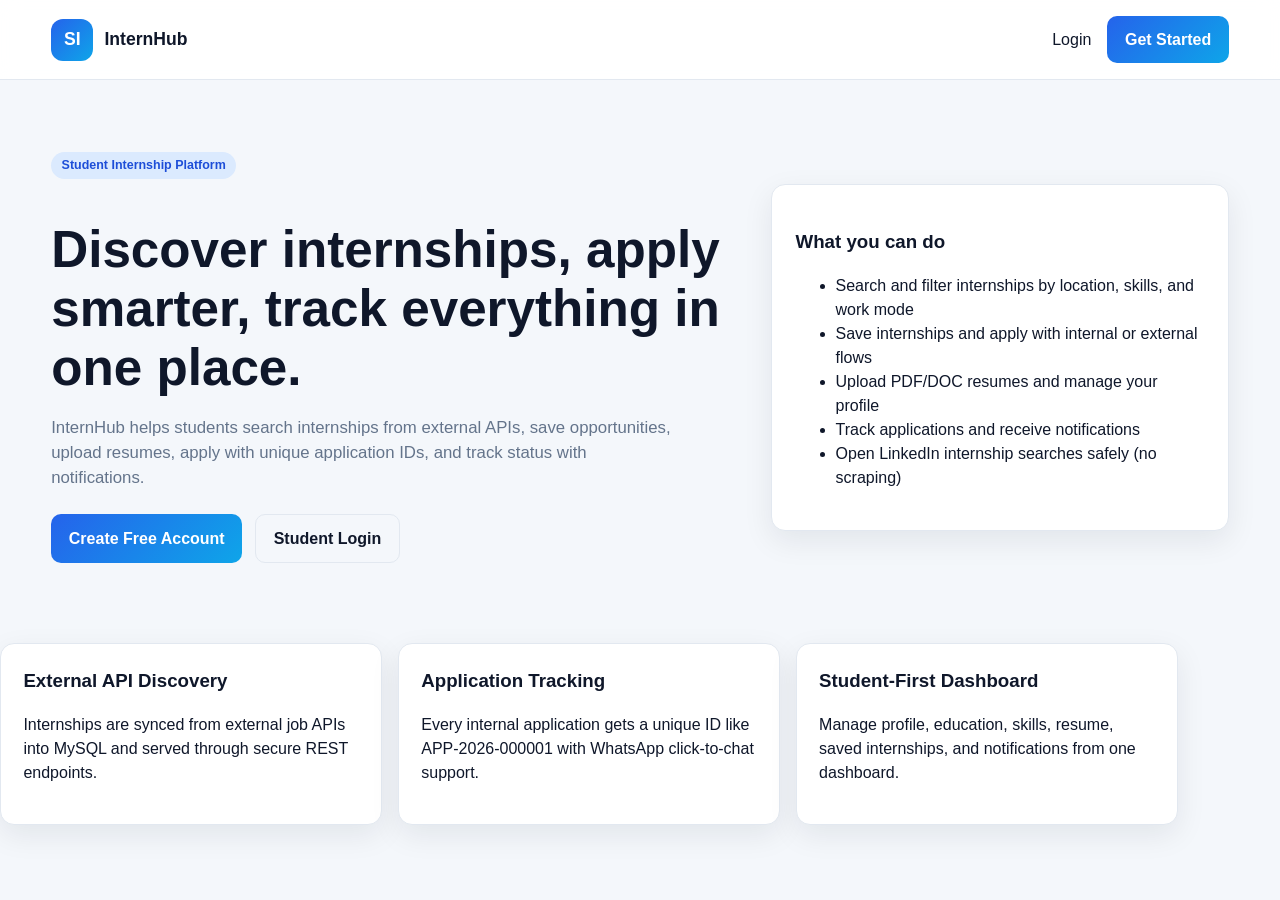
==== client/index.html @ fefded96 "Add end-to-end student internship management platform. Provide Flask REST APIs, MySQL schema, and a " ====
<!DOCTYPE html>
<html lang="en">
<head>
  <meta charset="UTF-8">
  <meta name="viewport" content="width=device-width, initial-scale=1.0">
  <title>InternHub | Student Internship Management</title>
  <link rel="stylesheet" href="css/style.css">
</head>
<body>
  <header class="site-header">
    <div class="container inner">
      <div class="brand">
        <div class="brand-mark">SI</div>
        <span>InternHub</span>
      </div>
      <nav class="nav-links">
        <a href="login.html">Login</a>
        <a class="btn btn-primary" href="register.html">Get Started</a>
      </nav>
    </div>
  </header>

  <main>
    <section class="hero container">
      <div class="hero-grid">
        <div>
          <span class="badge">Student Internship Platform</span>
          <h1>Discover internships, apply smarter, track everything in one place.</h1>
          <p>
            InternHub helps students search internships from external APIs, save opportunities,
            upload resumes, apply with unique application IDs, and track status with notifications.
          </p>
          <div class="hero-actions">
            <a class="btn btn-primary" href="register.html">Create Free Account</a>
            <a class="btn btn-outline" href="login.html">Student Login</a>
          </div>
        </div>
        <div class="card" style="padding:1.5rem">
          <h3>What you can do</h3>
          <ul>
            <li>Search and filter internships by location, skills, and work mode</li>
            <li>Save internships and apply with internal or external flows</li>
            <li>Upload PDF/DOC resumes and manage your profile</li>
            <li>Track applications and receive notifications</li>
            <li>Open LinkedIn internship searches safely (no scraping)</li>
          </ul>
        </div>
      </div>
    </section>

    <section class="container feature-grid">
      <article class="card feature-card">
        <h3>External API Discovery</h3>
        <p>Internships are synced from external job APIs into MySQL and served through secure REST endpoints.</p>
      </article>
      <article class="card feature-card">
        <h3>Application Tracking</h3>
        <p>Every internal application gets a unique ID like APP-2026-000001 with WhatsApp click-to-chat support.</p>
      </article>
      <article class="card feature-card">
        <h3>Student-First Dashboard</h3>
        <p>Manage profile, education, skills, resume, saved internships, and notifications from one dashboard.</p>
      </article>
    </section>
  </main>
</body>
</html>
---- client/css/style.css ----
:root {
  --bg: #f4f7fb;
  --surface: #ffffff;
  --text: #0f172a;
  --muted: #64748b;
  --primary: #2563eb;
  --primary-dark: #1d4ed8;
  --accent: #0ea5e9;
  --success: #059669;
  --danger: #dc2626;
  --warning: #d97706;
  --border: #e2e8f0;
  --shadow: 0 10px 30px rgba(15, 23, 42, 0.08);
  --radius: 14px;
  --sidebar: 260px;
}

* {
  box-sizing: border-box;
}

html,
body {
  margin: 0;
  padding: 0;
  font-family: "Segoe UI", Tahoma, Geneva, Verdana, sans-serif;
  color: var(--text);
  background: var(--bg);
  line-height: 1.5;
}

a {
  color: inherit;
  text-decoration: none;
}

img {
  max-width: 100%;
}

.container {
  width: min(1180px, 92%);
  margin: 0 auto;
}

.btn {
  display: inline-flex;
  align-items: center;
  justify-content: center;
  gap: 0.45rem;
  border: none;
  border-radius: 10px;
  padding: 0.72rem 1.1rem;
  font-weight: 600;
  cursor: pointer;
  transition: 0.2s ease;
}

.btn-primary {
  background: linear-gradient(135deg, var(--primary), var(--accent));
  color: #fff;
}

.btn-primary:hover {
  transform: translateY(-1px);
  box-shadow: 0 8px 20px rgba(37, 99, 235, 0.25);
}

.btn-secondary {
  background: #e2e8f0;
  color: var(--text);
}

.btn-outline {
  background: transparent;
  border: 1px solid var(--border);
  color: var(--text);
}

.btn-danger {
  background: #fee2e2;
  color: var(--danger);
}

.btn-sm {
  padding: 0.45rem 0.8rem;
  font-size: 0.9rem;
}

.badge {
  display: inline-block;
  padding: 0.25rem 0.65rem;
  border-radius: 999px;
  font-size: 0.78rem;
  font-weight: 700;
  background: #dbeafe;
  color: #1d4ed8;
}

.badge-success {
  background: #d1fae5;
  color: #047857;
}

.badge-warning {
  background: #fef3c7;
  color: #b45309;
}

.badge-danger {
  background: #fee2e2;
  color: #b91c1c;
}

.card {
  background: var(--surface);
  border: 1px solid var(--border);
  border-radius: var(--radius);
  box-shadow: var(--shadow);
}

.empty-state,
.loading-state,
.error-state {
  text-align: center;
  padding: 2rem;
  color: var(--muted);
}

.toast-container {
  position: fixed;
  top: 1rem;
  right: 1rem;
  z-index: 9999;
  display: flex;
  flex-direction: column;
  gap: 0.6rem;
}

.toast {
  min-width: 260px;
  padding: 0.85rem 1rem;
  border-radius: 10px;
  color: #fff;
  box-shadow: var(--shadow);
  animation: slideIn 0.25s ease;
}

.toast.success {
  background: var(--success);
}

.toast.error {
  background: var(--danger);
}

.toast.info {
  background: var(--primary);
}

@keyframes slideIn {
  from {
    transform: translateX(20px);
    opacity: 0;
  }
  to {
    transform: translateX(0);
    opacity: 1;
  }
}

.site-header {
  position: sticky;
  top: 0;
  z-index: 100;
  backdrop-filter: blur(10px);
  background: rgba(255, 255, 255, 0.92);
  border-bottom: 1px solid var(--border);
}

.site-header .inner {
  display: flex;
  align-items: center;
  justify-content: space-between;
  padding: 1rem 0;
}

.brand {
  display: flex;
  align-items: center;
  gap: 0.7rem;
  font-weight: 800;
  font-size: 1.1rem;
}

.brand-mark {
  width: 42px;
  height: 42px;
  border-radius: 12px;
  display: grid;
  place-items: center;
  color: #fff;
  background: linear-gradient(135deg, var(--primary), var(--accent));
}

.nav-links {
  display: flex;
  align-items: center;
  gap: 1rem;
}

.hero {
  padding: 4.5rem 0 3rem;
}

.hero-grid {
  display: grid;
  grid-template-columns: 1.2fr 0.8fr;
  gap: 2rem;
  align-items: center;
}

.hero h1 {
  font-size: clamp(2rem, 4vw, 3.2rem);
  line-height: 1.15;
  margin-bottom: 1rem;
}

.hero p {
  color: var(--muted);
  font-size: 1.05rem;
  max-width: 620px;
}

.hero-actions {
  display: flex;
  gap: 0.8rem;
  margin-top: 1.5rem;
  flex-wrap: wrap;
}

.feature-grid,
.stats-grid {
  display: grid;
  gap: 1rem;
}

.feature-grid {
  grid-template-columns: repeat(3, 1fr);
  margin: 2rem 0 4rem;
}

.feature-card {
  padding: 1.4rem;
}

.feature-card h3 {
  margin-top: 0;
}

.section-title {
  margin: 0 0 1rem;
}

.app-shell {
  display: grid;
  grid-template-columns: var(--sidebar) 1fr;
  min-height: 100vh;
}

.sidebar {
  background: #0f172a;
  color: #e2e8f0;
  padding: 1.2rem;
  position: sticky;
  top: 0;
  height: 100vh;
  overflow-y: auto;
}

.sidebar .brand {
  color: #fff;
  margin-bottom: 1.5rem;
}

.sidebar-nav {
  display: flex;
  flex-direction: column;
  gap: 0.35rem;
}

.sidebar-nav a {
  padding: 0.75rem 0.85rem;
  border-radius: 10px;
  color: #cbd5e1;
}

.sidebar-nav a.active,
.sidebar-nav a:hover {
  background: rgba(255, 255, 255, 0.08);
  color: #fff;
}

.main-content {
  padding: 1.5rem;
}

.topbar {
  display: flex;
  justify-content: space-between;
  align-items: center;
  margin-bottom: 1.2rem;
}

.page-title {
  margin: 0;
}

.dashboard-cards {
  display: grid;
  grid-template-columns: repeat(4, 1fr);
  gap: 1rem;
  margin-bottom: 1.5rem;
}

.stat-card {
  padding: 1.2rem;
}

.stat-card h3 {
  margin: 0;
  font-size: 1.8rem;
}

.stat-card p {
  margin: 0.35rem 0 0;
  color: var(--muted);
}

.form-grid {
  display: grid;
  gap: 1rem;
}

.form-group label {
  display: block;
  font-weight: 600;
  margin-bottom: 0.35rem;
}

.form-group input,
.form-group select,
.form-group textarea {
  width: 100%;
  padding: 0.75rem 0.85rem;
  border: 1px solid var(--border);
  border-radius: 10px;
  font: inherit;
  background: #fff;
}

.form-group textarea {
  min-height: 110px;
  resize: vertical;
}

.form-row {
  display: grid;
  grid-template-columns: repeat(2, 1fr);
  gap: 1rem;
}

.internship-grid {
  display: grid;
  grid-template-columns: repeat(3, 1fr);
  gap: 1rem;
}

.internship-card {
  padding: 1.2rem;
  display: flex;
  flex-direction: column;
  gap: 0.7rem;
}

.internship-card h3 {
  margin: 0;
  font-size: 1.05rem;
}

.internship-meta {
  display: flex;
  flex-wrap: wrap;
  gap: 0.45rem;
}

.filters-panel {
  padding: 1rem;
  margin-bottom: 1rem;
  display: grid;
  grid-template-columns: repeat(6, 1fr);
  gap: 0.8rem;
}

.table-wrap {
  overflow-x: auto;
}

table {
  width: 100%;
  border-collapse: collapse;
}

th,
td {
  padding: 0.85rem;
  border-bottom: 1px solid var(--border);
  text-align: left;
}

th {
  color: var(--muted);
  font-size: 0.85rem;
}

.detail-grid {
  display: grid;
  grid-template-columns: 2fr 1fr;
  gap: 1rem;
}

.detail-panel,
.side-panel {
  padding: 1.2rem;
}

.chip-list {
  display: flex;
  flex-wrap: wrap;
  gap: 0.45rem;
}

.chip {
  background: #eff6ff;
  color: #1d4ed8;
  padding: 0.35rem 0.65rem;
  border-radius: 999px;
  font-size: 0.85rem;
}

.notification-item {
  padding: 1rem;
  border-bottom: 1px solid var(--border);
}

.notification-item.unread {
  background: #eff6ff;
}

.mobile-toggle {
  display: none;
  background: none;
  border: none;
  font-size: 1.4rem;
  cursor: pointer;
}

@media (max-width: 1024px) {
  .hero-grid,
  .detail-grid,
  .feature-grid,
  .internship-grid,
  .dashboard-cards {
    grid-template-columns: repeat(2, 1fr);
  }

  .filters-panel {
    grid-template-columns: repeat(2, 1fr);
  }
}

@media (max-width: 768px) {
  .app-shell {
    grid-template-columns: 1fr;
  }

  .sidebar {
    position: fixed;
    left: -100%;
    width: var(--sidebar);
    z-index: 200;
    transition: 0.25s ease;
  }

  .sidebar.open {
    left: 0;
  }

  .mobile-toggle {
    display: inline-flex;
  }

  .hero-grid,
  .feature-grid,
  .internship-grid,
  .dashboard-cards,
  .form-row,
  .filters-panel {
    grid-template-columns: 1fr;
  }
}
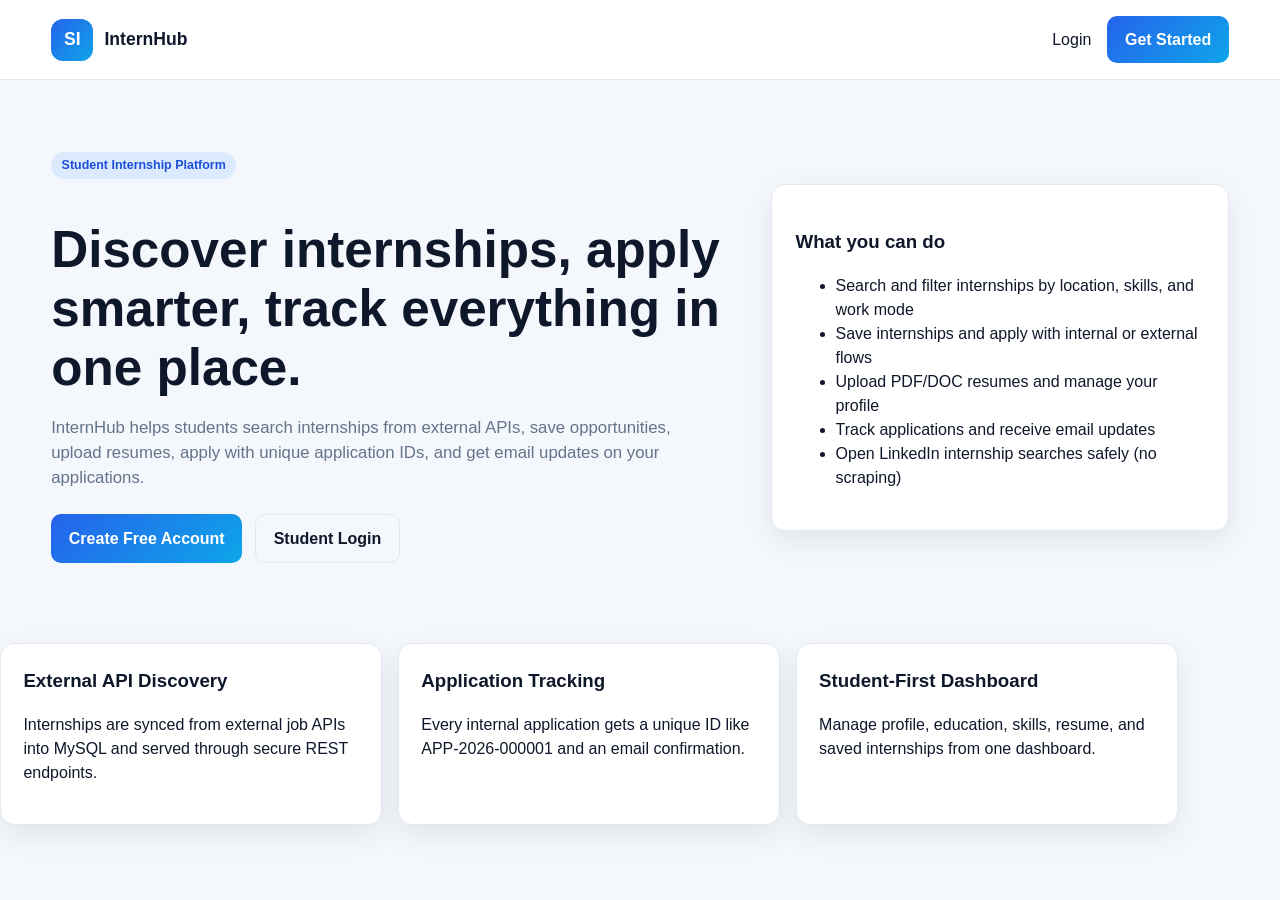
==== commit 3dab25fa: "Add admin panel, EmailJS notifications, and README; keep Google OAuth secrets out of git. Co-authore" ====
--- a/client/index.html
+++ b/client/index.html
@@ -28,7 +28,7 @@
           <h1>Discover internships, apply smarter, track everything in one place.</h1>
           <p>
             InternHub helps students search internships from external APIs, save opportunities,
-            upload resumes, apply with unique application IDs, and track status with notifications.
+            upload resumes, apply with unique application IDs, and get email updates on your applications.
           </p>
           <div class="hero-actions">
             <a class="btn btn-primary" href="register.html">Create Free Account</a>
@@ -41,7 +41,7 @@
             <li>Search and filter internships by location, skills, and work mode</li>
             <li>Save internships and apply with internal or external flows</li>
             <li>Upload PDF/DOC resumes and manage your profile</li>
-            <li>Track applications and receive notifications</li>
+            <li>Track applications and receive email updates</li>
             <li>Open LinkedIn internship searches safely (no scraping)</li>
           </ul>
         </div>
@@ -55,11 +55,11 @@
       </article>
       <article class="card feature-card">
         <h3>Application Tracking</h3>
-        <p>Every internal application gets a unique ID like APP-2026-000001 with WhatsApp click-to-chat support.</p>
+        <p>Every internal application gets a unique ID like APP-2026-000001 and an email confirmation.</p>
       </article>
       <article class="card feature-card">
         <h3>Student-First Dashboard</h3>
-        <p>Manage profile, education, skills, resume, saved internships, and notifications from one dashboard.</p>
+        <p>Manage profile, education, skills, resume, and saved internships from one dashboard.</p>
       </article>
     </section>
   </main>
--- a/client/css/style.css
+++ b/client/css/style.css
@@ -509,3 +509,152 @@
     grid-template-columns: 1fr;
   }
 }
+
+.skeleton-card {
+  background: var(--surface);
+  border: 1px solid var(--border);
+  border-radius: var(--radius);
+  padding: 1.2rem;
+  display: flex;
+  flex-direction: column;
+  gap: 0.8rem;
+}
+
+.skeleton-line {
+  height: 14px;
+  border-radius: 6px;
+  background: linear-gradient(90deg, #e2e8f0 25%, #f1f5f9 50%, #e2e8f0 75%);
+  background-size: 200% 100%;
+  animation: shimmer 1.4s infinite;
+}
+
+.skeleton-line.short { width: 45%; }
+.skeleton-line.medium { width: 70%; }
+.skeleton-line.tall { height: 60px; }
+
+@keyframes shimmer {
+  0% { background-position: 200% 0; }
+  100% { background-position: -200% 0; }
+}
+
+.pagination {
+  display: flex;
+  align-items: center;
+  justify-content: center;
+  gap: 0.5rem;
+  margin-top: 1.5rem;
+  flex-wrap: wrap;
+}
+
+.page-btn {
+  padding: 0.5rem 0.9rem;
+  border: 1px solid var(--border);
+  border-radius: 8px;
+  background: var(--surface);
+  cursor: pointer;
+  font-weight: 600;
+  font-size: 0.9rem;
+  color: var(--text);
+  transition: 0.15s ease;
+}
+
+.page-btn:hover { background: #eff6ff; color: var(--primary); border-color: var(--primary); }
+.page-btn.active { background: var(--primary); color: #fff; border-color: var(--primary); }
+.page-btn:disabled { opacity: 0.4; cursor: not-allowed; }
+
+.progress-bar-wrap {
+  background: var(--border);
+  border-radius: 999px;
+  height: 8px;
+  overflow: hidden;
+  margin-top: 0.4rem;
+}
+
+.progress-bar-fill {
+  height: 100%;
+  border-radius: 999px;
+  background: linear-gradient(135deg, var(--primary), var(--accent));
+  transition: width 0.4s ease;
+}
+
+.profile-complete-label {
+  font-size: 0.88rem;
+  color: var(--muted);
+  margin-bottom: 0.3rem;
+}
+
+.banner {
+  display: flex;
+  align-items: center;
+  justify-content: space-between;
+  background: #eff6ff;
+  border: 1px solid #bfdbfe;
+  border-radius: var(--radius);
+  padding: 1rem 1.2rem;
+  margin-bottom: 1.2rem;
+  gap: 1rem;
+  flex-wrap: wrap;
+}
+
+.btn:disabled {
+  opacity: 0.65;
+  cursor: wait;
+  transform: none;
+  pointer-events: none;
+}
+
+.app-busy {
+  position: fixed;
+  inset: 0;
+  z-index: 10000;
+  background: rgba(15, 23, 42, 0.45);
+  display: grid;
+  place-items: center;
+}
+
+.app-busy.hidden {
+  display: none;
+}
+
+.app-busy-card {
+  background: #fff;
+  border-radius: 16px;
+  padding: 1.4rem 1.8rem;
+  display: flex;
+  align-items: center;
+  gap: 0.9rem;
+  box-shadow: var(--shadow);
+  min-width: 240px;
+}
+
+.app-busy-card p {
+  margin: 0;
+  font-weight: 600;
+}
+
+.spinner {
+  width: 28px;
+  height: 28px;
+  border: 3px solid #dbeafe;
+  border-top-color: var(--primary);
+  border-radius: 50%;
+  animation: spin 0.8s linear infinite;
+}
+
+@keyframes spin {
+  to { transform: rotate(360deg); }
+}
+
+.field-error {
+  display: block;
+  color: var(--danger);
+  font-size: 0.8rem;
+  margin-top: 0.3rem;
+  min-height: 0;
+}
+
+.form-group.has-error input,
+.form-group.has-error textarea,
+.form-group.has-error select {
+  border-color: var(--danger);
+}
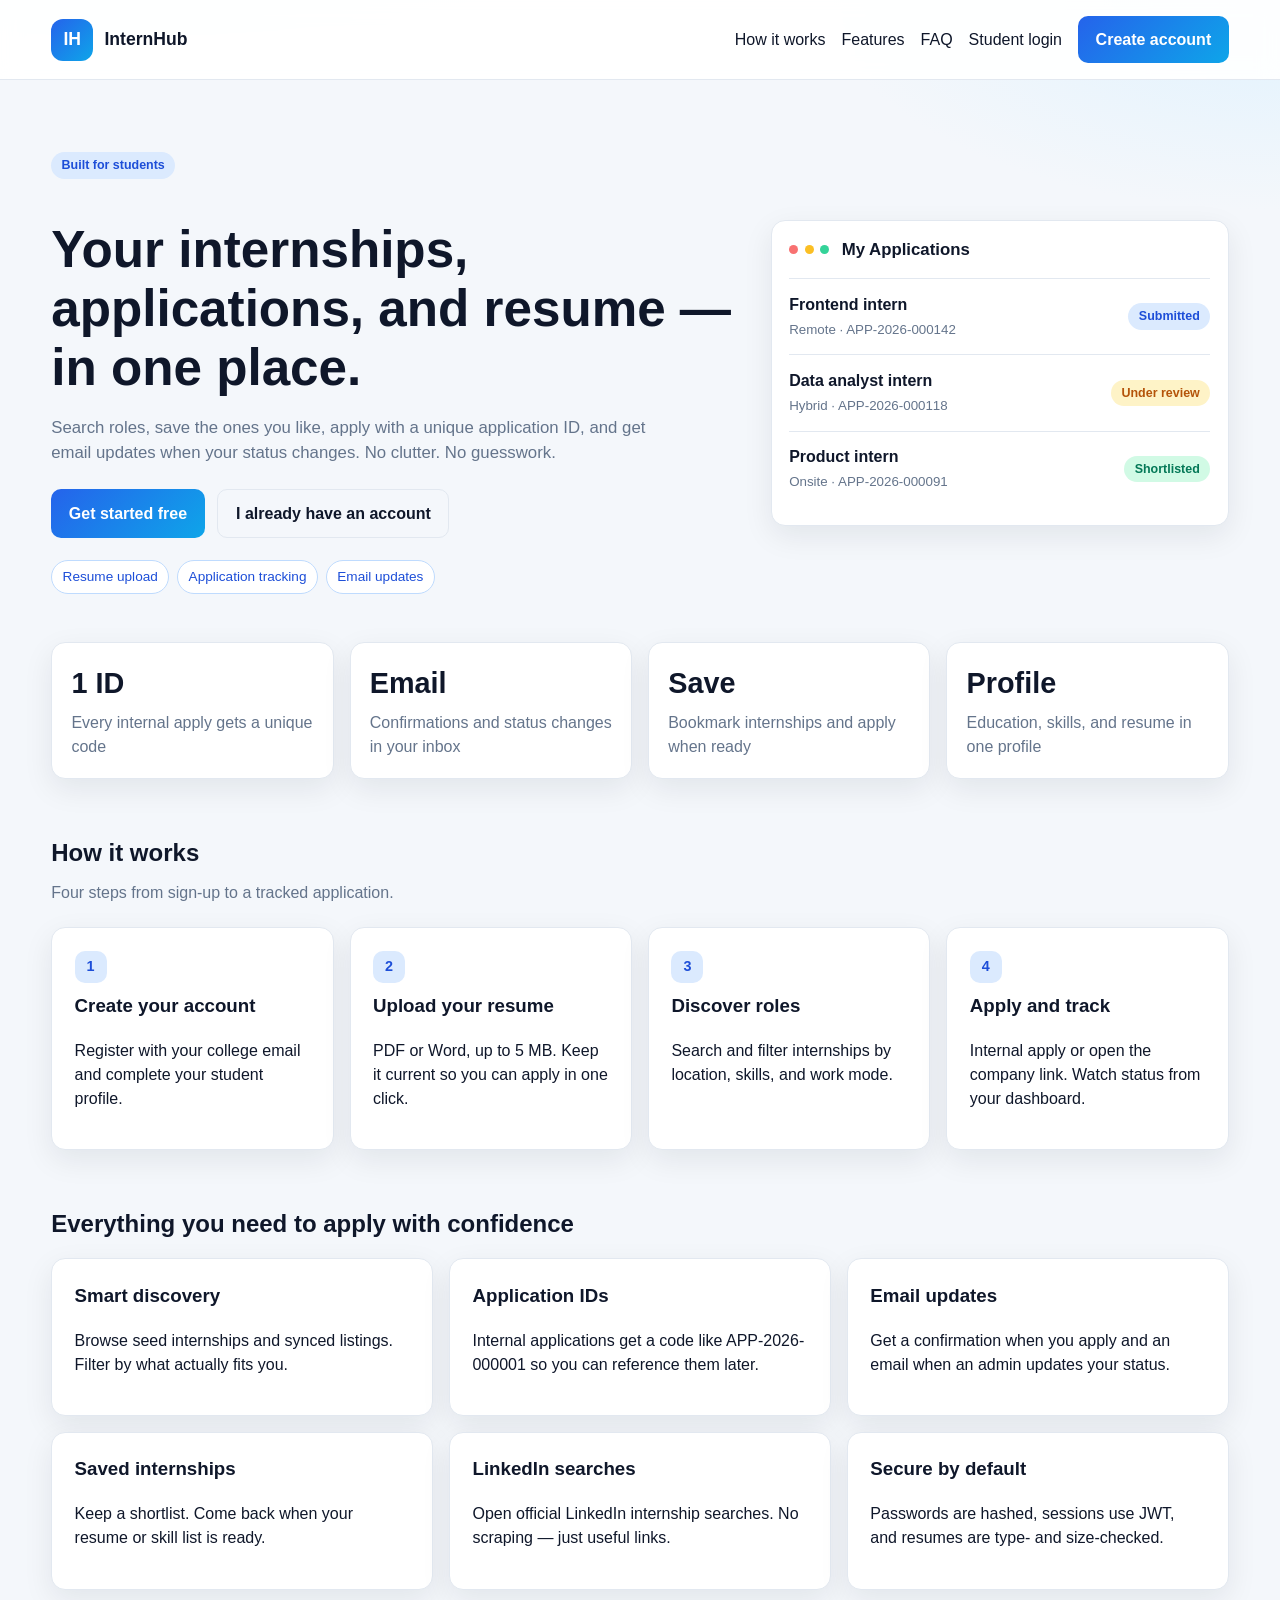
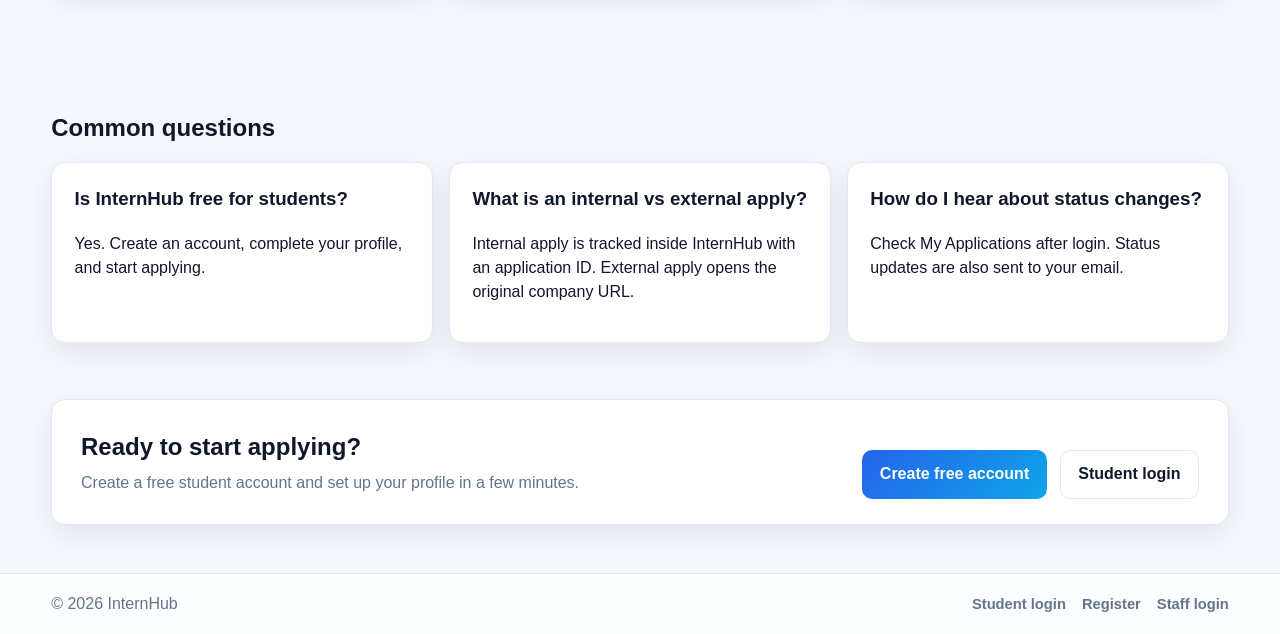
==== commit 0db6e0bb: "feat: Add Adzuna API integration, external application tracking, and student status updates" ====
--- a/client/index.html
+++ b/client/index.html
@@ -3,19 +3,23 @@
 <head>
   <meta charset="UTF-8">
   <meta name="viewport" content="width=device-width, initial-scale=1.0">
-  <title>InternHub | Student Internship Management</title>
+  <title>InternHub | Find internships, apply, and track them</title>
   <link rel="stylesheet" href="css/style.css">
 </head>
-<body>
-  <header class="site-header">
+<body class="landing">
+  <header class="site-header" id="top">
     <div class="container inner">
-      <div class="brand">
-        <div class="brand-mark">SI</div>
+      <a class="brand" href="index.html">
+        <div class="brand-mark">IH</div>
         <span>InternHub</span>
-      </div>
-      <nav class="nav-links">
-        <a href="login.html">Login</a>
-        <a class="btn btn-primary" href="register.html">Get Started</a>
+      </a>
+      <button class="mobile-toggle" type="button" id="nav-toggle" aria-label="Open menu" aria-expanded="false">☰</button>
+      <nav class="nav-links" id="site-nav">
+        <a href="#how">How it works</a>
+        <a href="#features">Features</a>
+        <a href="#faq">FAQ</a>
+        <a href="login.html">Student login</a>
+        <a class="btn btn-primary" href="register.html">Create account</a>
       </nav>
     </div>
   </header>
@@ -24,44 +28,172 @@
     <section class="hero container">
       <div class="hero-grid">
         <div>
-          <span class="badge">Student Internship Platform</span>
-          <h1>Discover internships, apply smarter, track everything in one place.</h1>
+          <span class="badge">Built for students</span>
+          <h1>Your internships, applications, and resume — in one place.</h1>
           <p>
-            InternHub helps students search internships from external APIs, save opportunities,
-            upload resumes, apply with unique application IDs, and get email updates on your applications.
+            Search roles, save the ones you like, apply with a unique application ID,
+            and get email updates when your status changes. No clutter. No guesswork.
           </p>
           <div class="hero-actions">
-            <a class="btn btn-primary" href="register.html">Create Free Account</a>
-            <a class="btn btn-outline" href="login.html">Student Login</a>
+            <a class="btn btn-primary" href="register.html">Get started free</a>
+            <a class="btn btn-outline" href="login.html">I already have an account</a>
+          </div>
+          <div class="hero-pills">
+            <span class="chip">Resume upload</span>
+            <span class="chip">Application tracking</span>
+            <span class="chip">Email updates</span>
           </div>
         </div>
-        <div class="card" style="padding:1.5rem">
-          <h3>What you can do</h3>
-          <ul>
-            <li>Search and filter internships by location, skills, and work mode</li>
-            <li>Save internships and apply with internal or external flows</li>
-            <li>Upload PDF/DOC resumes and manage your profile</li>
-            <li>Track applications and receive email updates</li>
-            <li>Open LinkedIn internship searches safely (no scraping)</li>
-          </ul>
+
+        <div class="landing-preview card" aria-hidden="true">
+          <div class="landing-preview-bar">
+            <span></span><span></span><span></span>
+            <p>My Applications</p>
+          </div>
+          <div class="landing-preview-row">
+            <div>
+              <strong>Frontend intern</strong>
+              <small>Remote · APP-2026-000142</small>
+            </div>
+            <span class="badge">Submitted</span>
+          </div>
+          <div class="landing-preview-row">
+            <div>
+              <strong>Data analyst intern</strong>
+              <small>Hybrid · APP-2026-000118</small>
+            </div>
+            <span class="badge badge-warning">Under review</span>
+          </div>
+          <div class="landing-preview-row">
+            <div>
+              <strong>Product intern</strong>
+              <small>Onsite · APP-2026-000091</small>
+            </div>
+            <span class="badge badge-success">Shortlisted</span>
+          </div>
         </div>
       </div>
     </section>
 
-    <section class="container feature-grid">
-      <article class="card feature-card">
-        <h3>External API Discovery</h3>
-        <p>Internships are synced from external job APIs into MySQL and served through secure REST endpoints.</p>
+    <section class="container landing-stats" aria-label="Highlights">
+      <article class="card stat-card">
+        <h3>1 ID</h3>
+        <p>Every internal apply gets a unique code</p>
       </article>
-      <article class="card feature-card">
-        <h3>Application Tracking</h3>
-        <p>Every internal application gets a unique ID like APP-2026-000001 and an email confirmation.</p>
+      <article class="card stat-card">
+        <h3>Email</h3>
+        <p>Confirmations and status changes in your inbox</p>
       </article>
-      <article class="card feature-card">
-        <h3>Student-First Dashboard</h3>
-        <p>Manage profile, education, skills, resume, and saved internships from one dashboard.</p>
+      <article class="card stat-card">
+        <h3>Save</h3>
+        <p>Bookmark internships and apply when ready</p>
+      </article>
+      <article class="card stat-card">
+        <h3>Profile</h3>
+        <p>Education, skills, and resume in one profile</p>
       </article>
     </section>
+
+    <section class="container landing-section" id="how">
+      <h2 class="section-title">How it works</h2>
+      <p class="landing-lead">Four steps from sign-up to a tracked application.</p>
+      <div class="landing-steps">
+        <article class="card feature-card">
+          <span class="landing-step">1</span>
+          <h3>Create your account</h3>
+          <p>Register with your college email and complete your student profile.</p>
+        </article>
+        <article class="card feature-card">
+          <span class="landing-step">2</span>
+          <h3>Upload your resume</h3>
+          <p>PDF or Word, up to 5 MB. Keep it current so you can apply in one click.</p>
+        </article>
+        <article class="card feature-card">
+          <span class="landing-step">3</span>
+          <h3>Discover roles</h3>
+          <p>Search and filter internships by location, skills, and work mode.</p>
+        </article>
+        <article class="card feature-card">
+          <span class="landing-step">4</span>
+          <h3>Apply and track</h3>
+          <p>Internal apply or open the company link. Watch status from your dashboard.</p>
+        </article>
+      </div>
+    </section>
+
+    <section class="container landing-section" id="features">
+      <h2 class="section-title">Everything you need to apply with confidence</h2>
+      <div class="feature-grid landing-features">
+        <article class="card feature-card">
+          <h3>Smart discovery</h3>
+          <p>Browse seed internships and synced listings. Filter by what actually fits you.</p>
+        </article>
+        <article class="card feature-card">
+          <h3>Application IDs</h3>
+          <p>Internal applications get a code like APP-2026-000001 so you can reference them later.</p>
+        </article>
+        <article class="card feature-card">
+          <h3>Email updates</h3>
+          <p>Get a confirmation when you apply and an email when an admin updates your status.</p>
+        </article>
+        <article class="card feature-card">
+          <h3>Saved internships</h3>
+          <p>Keep a shortlist. Come back when your resume or skill list is ready.</p>
+        </article>
+        <article class="card feature-card">
+          <h3>LinkedIn searches</h3>
+          <p>Open official LinkedIn internship searches. No scraping — just useful links.</p>
+        </article>
+        <article class="card feature-card">
+          <h3>Secure by default</h3>
+          <p>Passwords are hashed, sessions use JWT, and resumes are type- and size-checked.</p>
+        </article>
+      </div>
+    </section>
+
+    <section class="container landing-section" id="faq">
+      <h2 class="section-title">Common questions</h2>
+      <div class="landing-faq">
+        <article class="card feature-card">
+          <h3>Is InternHub free for students?</h3>
+          <p>Yes. Create an account, complete your profile, and start applying.</p>
+        </article>
+        <article class="card feature-card">
+          <h3>What is an internal vs external apply?</h3>
+          <p>Internal apply is tracked inside InternHub with an application ID. External apply opens the original company URL.</p>
+        </article>
+        <article class="card feature-card">
+          <h3>How do I hear about status changes?</h3>
+          <p>Check My Applications after login. Status updates are also sent to your email.</p>
+        </article>
+      </div>
+    </section>
+
+    <section class="container landing-cta card">
+      <div>
+        <h2>Ready to start applying?</h2>
+        <p>Create a free student account and set up your profile in a few minutes.</p>
+      </div>
+      <div class="hero-actions">
+        <a class="btn btn-primary" href="register.html">Create free account</a>
+        <a class="btn btn-outline" href="login.html">Student login</a>
+      </div>
+    </section>
   </main>
+
+  <footer class="landing-footer">
+    <div class="container inner">
+      <p>© <span id="year"></span> InternHub</p>
+      <nav>
+        <a href="login.html">Student login</a>
+        <a href="register.html">Register</a>
+        <a href="admin/login.html">Staff login</a>
+      </nav>
+    </div>
+  </footer>
+
+  <script src="js/api.js"></script>
+  <script src="js/utils.js"></script>
+  <script src="js/landing.js"></script>
 </body>
 </html>
--- a/client/css/style.css
+++ b/client/css/style.css
@@ -658,3 +658,218 @@
 .form-group.has-error select {
   border-color: var(--danger);
 }
+
+/* Public landing (pre-login) */
+html {
+  scroll-behavior: smooth;
+}
+
+.landing {
+  background:
+    radial-gradient(1200px 480px at 10% -10%, #dbeafe 0%, transparent 55%),
+    radial-gradient(900px 420px at 100% 0%, #e0f2fe 0%, transparent 50%),
+    var(--bg);
+}
+
+.landing .site-header.is-scrolled {
+  box-shadow: 0 8px 24px rgba(15, 23, 42, 0.06);
+}
+
+.landing .brand {
+  color: var(--text);
+}
+
+.hero-pills {
+  display: flex;
+  flex-wrap: wrap;
+  gap: 0.5rem;
+  margin-top: 1.4rem;
+}
+
+.landing .hero-pills .chip {
+  background: #fff;
+  border: 1px solid #bfdbfe;
+}
+
+.landing-preview {
+  padding: 1rem 1.1rem 1.15rem;
+}
+
+.landing-preview-bar {
+  display: flex;
+  align-items: center;
+  gap: 0.4rem;
+  margin-bottom: 1rem;
+  color: var(--muted);
+  font-size: 0.82rem;
+  font-weight: 700;
+}
+
+.landing-preview-bar span {
+  width: 9px;
+  height: 9px;
+  border-radius: 50%;
+  background: #cbd5e1;
+}
+
+.landing-preview-bar span:nth-child(1) { background: #f87171; }
+.landing-preview-bar span:nth-child(2) { background: #fbbf24; }
+.landing-preview-bar span:nth-child(3) { background: #34d399; }
+
+.landing-preview-bar p {
+  margin: 0 0 0 0.4rem;
+  color: var(--text);
+}
+
+.landing-preview-row {
+  display: flex;
+  justify-content: space-between;
+  align-items: center;
+  gap: 0.8rem;
+  padding: 0.85rem 0;
+  border-top: 1px solid var(--border);
+}
+
+.landing-preview-row strong {
+  display: block;
+}
+
+.landing-preview-row small {
+  color: var(--muted);
+}
+
+.landing-stats {
+  display: grid;
+  grid-template-columns: repeat(4, 1fr);
+  gap: 1rem;
+  margin-bottom: 1rem;
+}
+
+.landing-section {
+  padding: 2.5rem 0 1rem;
+}
+
+.landing-lead {
+  color: var(--muted);
+  margin: -0.4rem 0 1.4rem;
+  max-width: 560px;
+}
+
+.landing-steps {
+  display: grid;
+  grid-template-columns: repeat(4, 1fr);
+  gap: 1rem;
+}
+
+.landing-step {
+  display: inline-grid;
+  place-items: center;
+  width: 32px;
+  height: 32px;
+  border-radius: 10px;
+  background: #dbeafe;
+  color: var(--primary-dark);
+  font-weight: 800;
+  font-size: 0.9rem;
+  margin-bottom: 0.6rem;
+}
+
+.landing-features {
+  margin-top: 0.4rem;
+  grid-template-columns: repeat(3, 1fr);
+}
+
+.landing-faq {
+  display: grid;
+  grid-template-columns: repeat(3, 1fr);
+  gap: 1rem;
+}
+
+.landing-cta {
+  display: flex;
+  justify-content: space-between;
+  align-items: center;
+  gap: 1.2rem;
+  padding: 1.6rem 1.8rem;
+  margin: 2.5rem auto 3rem;
+  flex-wrap: wrap;
+}
+
+.landing-cta h2 {
+  margin: 0 0 0.35rem;
+}
+
+.landing-cta p {
+  margin: 0;
+  color: var(--muted);
+}
+
+.landing-footer {
+  border-top: 1px solid var(--border);
+  background: rgba(255, 255, 255, 0.72);
+  padding: 1.1rem 0;
+}
+
+.landing-footer .inner,
+.landing-footer nav {
+  display: flex;
+  align-items: center;
+  justify-content: space-between;
+  gap: 1rem;
+  flex-wrap: wrap;
+}
+
+.landing-footer p {
+  margin: 0;
+  color: var(--muted);
+}
+
+.landing-footer a {
+  color: var(--muted);
+  font-weight: 600;
+  font-size: 0.92rem;
+}
+
+.landing-footer a:hover {
+  color: var(--primary);
+}
+
+@media (max-width: 1024px) {
+  .landing-stats,
+  .landing-steps,
+  .landing-faq {
+    grid-template-columns: repeat(2, 1fr);
+  }
+}
+
+@media (max-width: 768px) {
+  .landing .nav-links {
+    display: none;
+    position: absolute;
+    top: 100%;
+    left: 0;
+    right: 0;
+    flex-direction: column;
+    align-items: stretch;
+    gap: 0.35rem;
+    padding: 0.8rem 4%;
+    background: #fff;
+    border-bottom: 1px solid var(--border);
+    box-shadow: var(--shadow);
+  }
+
+  .landing .nav-links.is-open {
+    display: flex;
+  }
+
+  .landing .site-header .inner {
+    position: relative;
+  }
+
+  .landing-stats,
+  .landing-steps,
+  .landing-faq,
+  .landing-features {
+    grid-template-columns: 1fr;
+  }
+}
